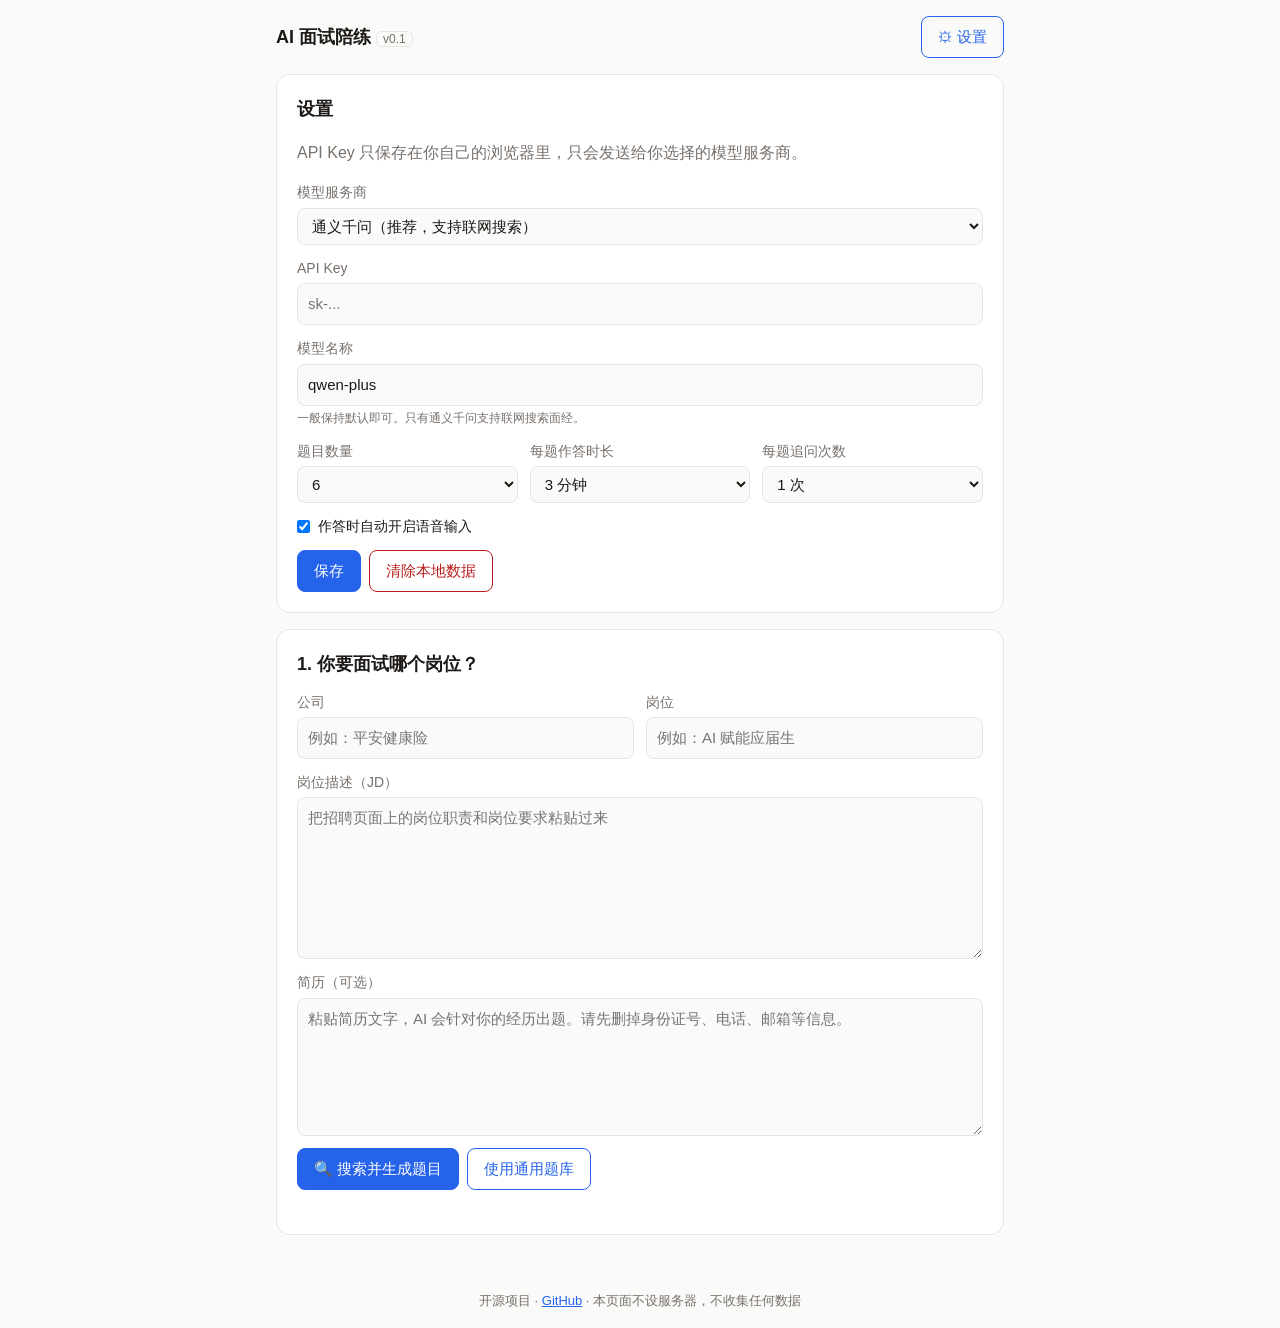
==== index.html @ 5381ff4f "Add v0.1 app" ====
<!doctype html>
<html lang="zh-CN">
<head>
<meta charset="utf-8">
<meta name="viewport" content="width=device-width, initial-scale=1">
<title>AI 面试陪练</title>
<meta name="description" content="根据公司、岗位和 JD 联网搜索出题，模拟 AI 视频面试的限时作答与追问，逐题评分。">
<link rel="stylesheet" href="style.css">
</head>
<body>
<header class="topbar">
  <div class="brand">AI 面试陪练 <span class="tag">v0.1</span></div>
  <button class="ghost" id="settingsBtn">⚙ 设置</button>
</header>

<main id="app">

  <!-- 设置 -->
  <section id="settingsPanel" class="card hidden">
    <h2>设置</h2>
    <p class="muted">API Key 只保存在你自己的浏览器里，只会发送给你选择的模型服务商。</p>
    <label>模型服务商
      <select id="provider"></select>
    </label>
    <label>API Key
      <input id="apiKey" type="password" placeholder="sk-..." autocomplete="off">
    </label>
    <label>模型名称
      <input id="model" type="text">
      <small class="muted">一般保持默认即可。只有通义千问支持联网搜索面经。</small>
    </label>
    <div class="row">
      <label>题目数量
        <select id="qCount"><option>5</option><option selected>6</option><option>7</option><option>8</option></select>
      </label>
      <label>每题作答时长
        <select id="answerSec">
          <option value="60">1 分钟</option><option value="120">2 分钟</option>
          <option value="180" selected>3 分钟</option><option value="300">5 分钟</option>
        </select>
      </label>
      <label>每题追问次数
        <select id="followups"><option value="0">不追问</option><option value="1" selected>1 次</option><option value="2">2 次</option></select>
      </label>
    </div>
    <label class="check"><input id="autoMic" type="checkbox" checked> 作答时自动开启语音输入</label>
    <div class="actions">
      <button id="saveSettings">保存</button>
      <button class="ghost danger" id="clearData">清除本地数据</button>
    </div>
  </section>

  <!-- 第 1 步：输入岗位 -->
  <section id="setupView" class="card">
    <h2>1. 你要面试哪个岗位？</h2>
    <div class="row">
      <label>公司 <input id="company" placeholder="例如：平安健康险"></label>
      <label>岗位 <input id="role" placeholder="例如：AI 赋能应届生"></label>
    </div>
    <label>岗位描述（JD）
      <textarea id="jd" rows="6" placeholder="把招聘页面上的岗位职责和岗位要求粘贴过来"></textarea>
    </label>
    <label>简历（可选）
      <textarea id="resume" rows="5" placeholder="粘贴简历文字，AI 会针对你的经历出题。请先删掉身份证号、电话、邮箱等信息。"></textarea>
    </label>
    <div class="actions">
      <button id="generateBtn">🔍 搜索并生成题目</button>
      <button class="ghost" id="bankBtn">使用通用题库</button>
    </div>
    <div id="genStatus" class="status"></div>
  </section>

  <!-- 第 2 步：确认题目 -->
  <section id="reviewView" class="card hidden">
    <h2>2. 确认题目</h2>
    <div id="searchNote" class="note"></div>
    <ol id="questionList" class="qlist"></ol>
    <div class="row">
      <input id="newQuestion" placeholder="添加一道自己的题目">
      <button class="ghost" id="addQuestion">添加</button>
    </div>
    <div class="actions">
      <button id="startBtn">开始模拟面试</button>
      <button class="ghost" id="backToSetup">返回修改</button>
    </div>
  </section>

  <!-- 第 3 步：面试 -->
  <section id="interviewView" class="card hidden">
    <div class="progress" id="progress"></div>
    <div class="qbox">
      <div class="qlabel" id="qLabel"></div>
      <div class="qtext" id="qText"></div>
    </div>
    <div class="timer" id="timer"></div>
    <div id="answerArea" class="hidden">
      <textarea id="answer" rows="8" placeholder="开始说话，或在这里打字作答"></textarea>
      <div class="actions">
        <button class="ghost" id="micBtn">🎙 开启语音</button>
        <button id="submitAnswer">提交回答</button>
      </div>
      <div id="micStatus" class="status"></div>
    </div>
    <div class="actions" id="prepActions">
      <button class="ghost" id="skipPrep">跳过准备，直接作答</button>
    </div>
    <div id="interviewStatus" class="status"></div>
  </section>

  <!-- 单题反馈 -->
  <section id="feedbackView" class="card hidden">
    <h2>本题反馈</h2>
    <div id="feedbackContent"></div>
    <div class="actions">
      <button id="nextQuestion">下一题</button>
    </div>
  </section>

  <!-- 总结报告 -->
  <section id="reportView" class="card hidden">
    <h2>面试总结</h2>
    <div id="reportContent"></div>
    <div class="actions">
      <button id="exportBtn">导出为 Markdown</button>
      <button class="ghost" id="restartBtn">再练一轮</button>
    </div>
  </section>

</main>

<footer class="foot muted">
  开源项目 · <a href="https://github.com/isabellae1/ai-mock-interview" target="_blank" rel="noopener">GitHub</a> · 本页面不设服务器，不收集任何数据
</footer>

<script src="app.js"></script>
</body>
</html>
---- style.css ----
:root {
  --bg: #fafaf9; --fg: #1c1917; --muted: #78716c; --card: #ffffff; --line: #e7e5e4;
  --accent: #2563eb; --accent-fg: #ffffff; --ok: #15803d; --bad: #b91c1c; --warn: #b45309;
  --soft: #f5f5f4;
}
@media (prefers-color-scheme: dark) {
  :root {
    --bg: #1c1917; --fg: #f5f5f4; --muted: #a8a29e; --card: #292524; --line: #44403c;
    --accent: #60a5fa; --accent-fg: #0c0a09; --ok: #4ade80; --bad: #f87171; --warn: #fbbf24;
    --soft: #1f1d1b;
  }
}
* { box-sizing: border-box; }
body {
  margin: 0; background: var(--bg); color: var(--fg);
  font: 16px/1.6 -apple-system, BlinkMacSystemFont, "PingFang SC", "Microsoft YaHei", sans-serif;
}
a { color: var(--accent); }
.hidden { display: none !important; }
.muted { color: var(--muted); }

.topbar {
  display: flex; justify-content: space-between; align-items: center;
  max-width: 760px; margin: 0 auto; padding: 16px;
}
.brand { font-weight: 700; font-size: 18px; }
.tag { font-size: 12px; font-weight: 400; color: var(--muted); border: 1px solid var(--line); border-radius: 6px; padding: 0 6px; }

main { max-width: 760px; margin: 0 auto; padding: 0 16px 24px; }
.card { background: var(--card); border: 1px solid var(--line); border-radius: 14px; padding: 20px; margin-bottom: 16px; }
h2 { font-size: 18px; margin: 0 0 12px; }

label { display: block; margin-bottom: 12px; font-size: 14px; color: var(--muted); }
label.check { display: flex; gap: 8px; align-items: center; color: var(--fg); }
input, textarea, select {
  display: block; width: 100%; margin-top: 4px; padding: 8px 10px;
  font: inherit; font-size: 15px; color: var(--fg); background: var(--bg);
  border: 1px solid var(--line); border-radius: 8px;
}
input[type=checkbox] { width: auto; margin: 0; }
textarea { resize: vertical; }
.row { display: flex; gap: 12px; flex-wrap: wrap; }
.row > * { flex: 1 1 160px; }
.row > button { flex: 0 0 auto; align-self: flex-end; margin-bottom: 12px; }

button {
  font: inherit; font-size: 15px; padding: 8px 16px; border-radius: 8px; cursor: pointer;
  border: 1px solid var(--accent); background: var(--accent); color: var(--accent-fg);
}
button.ghost { background: transparent; color: var(--accent); }
button.danger { border-color: var(--bad); color: var(--bad); }
button:disabled { opacity: .5; cursor: default; }
.actions { display: flex; gap: 8px; flex-wrap: wrap; margin-top: 8px; }

.status { margin-top: 10px; font-size: 14px; color: var(--muted); min-height: 1em; }
.status.error { color: var(--bad); }
.note { background: var(--soft); border-radius: 8px; padding: 10px 12px; font-size: 14px; margin-bottom: 12px; }

.qlist { padding-left: 20px; margin: 0 0 12px; }
.qlist li { margin-bottom: 12px; }
.qlist .qmeta { font-size: 13px; color: var(--muted); }
.qlist .qmeta a { word-break: break-all; }
.qlist .del { font-size: 13px; padding: 0 8px; margin-left: 6px; }
.badge { display: inline-block; font-size: 12px; border: 1px solid var(--line); border-radius: 6px; padding: 0 6px; margin-right: 4px; color: var(--fg); }

.progress { font-size: 14px; color: var(--muted); margin-bottom: 8px; }
.qbox { background: var(--soft); border-radius: 10px; padding: 14px 16px; margin-bottom: 12px; }
.qlabel { font-size: 13px; color: var(--muted); }
.qtext { font-size: 18px; font-weight: 600; }
.timer { font-size: 32px; font-variant-numeric: tabular-nums; font-weight: 700; margin: 8px 0; }
.timer.prep { color: var(--warn); }
.timer.low { color: var(--bad); }

.scores { width: 100%; border-collapse: collapse; margin: 8px 0 16px; font-size: 15px; }
.scores th, .scores td { text-align: left; padding: 6px 4px; border-top: 1px solid var(--line); vertical-align: top; }
.scores th { font-size: 13px; color: var(--muted); font-weight: 500; }
.stars { white-space: nowrap; }
.ref { background: var(--soft); border-radius: 8px; padding: 12px; white-space: pre-wrap; }
.turn { border-left: 3px solid var(--line); padding-left: 10px; margin-bottom: 10px; font-size: 14px; }

.foot { text-align: center; font-size: 13px; padding: 16px; }
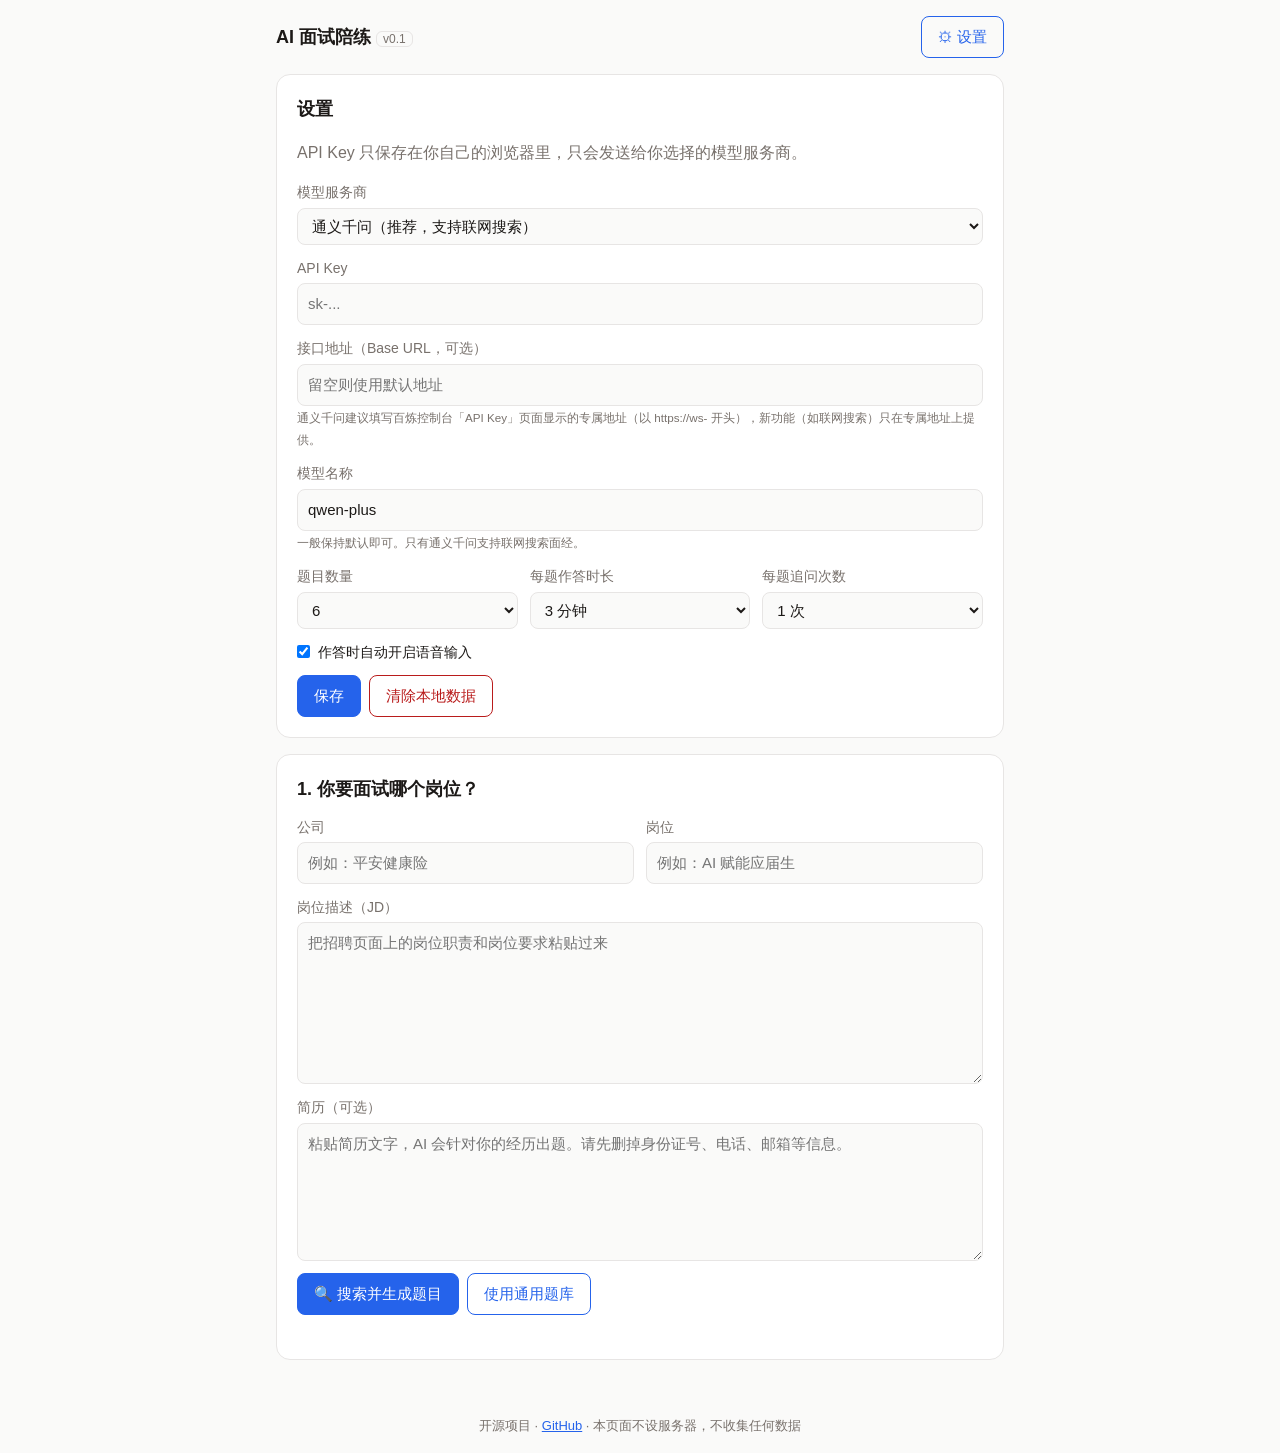
==== commit c507398b: "Add custom base URL setting" ====
--- a/index.html
+++ b/index.html
@@ -24,6 +24,10 @@
     </label>
     <label>API Key
       <input id="apiKey" type="password" placeholder="sk-..." autocomplete="off">
+    </label>
+    <label>接口地址（Base URL，可选）
+      <input id="baseUrl" type="text" placeholder="留空则使用默认地址">
+      <small class="muted">通义千问建议填写百炼控制台「API Key」页面显示的专属地址（以 https://ws- 开头），新功能（如联网搜索）只在专属地址上提供。</small>
     </label>
     <label>模型名称
       <input id="model" type="text">
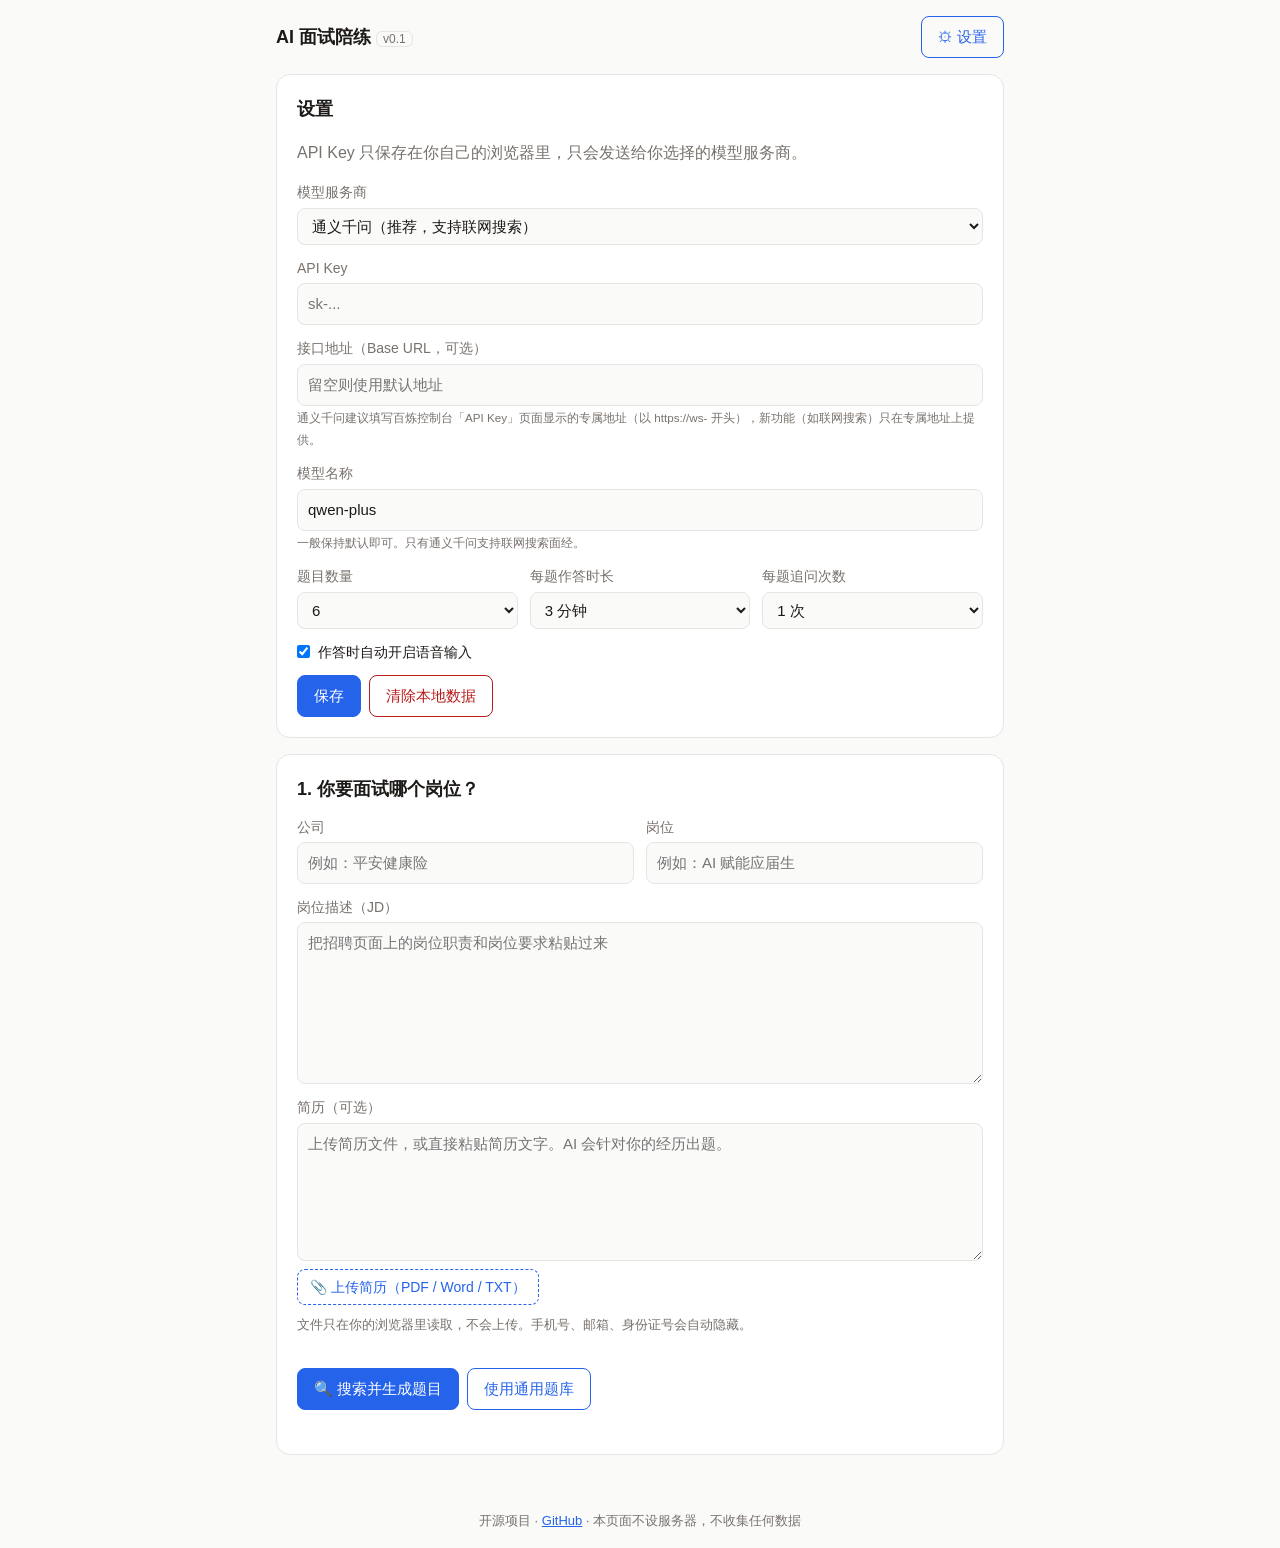
==== commit 72f8161e: "Add resume file upload" ====
--- a/index.html
+++ b/index.html
@@ -65,8 +65,15 @@
       <textarea id="jd" rows="6" placeholder="把招聘页面上的岗位职责和岗位要求粘贴过来"></textarea>
     </label>
     <label>简历（可选）
-      <textarea id="resume" rows="5" placeholder="粘贴简历文字，AI 会针对你的经历出题。请先删掉身份证号、电话、邮箱等信息。"></textarea>
+      <textarea id="resume" rows="5" placeholder="上传简历文件，或直接粘贴简历文字。AI 会针对你的经历出题。"></textarea>
     </label>
+    <div class="upload">
+      <label class="filebtn">📎 上传简历（PDF / Word / TXT）
+        <input id="resumeFile" type="file" accept=".pdf,.docx,.txt,.md">
+      </label>
+      <span class="muted small">文件只在你的浏览器里读取，不会上传。手机号、邮箱、身份证号会自动隐藏。</span>
+    </div>
+    <div id="resumeStatus" class="status"></div>
     <div class="actions">
       <button id="generateBtn">🔍 搜索并生成题目</button>
       <button class="ghost" id="bankBtn">使用通用题库</button>
--- a/style.css
+++ b/style.css
@@ -79,3 +79,11 @@
 .turn { border-left: 3px solid var(--line); padding-left: 10px; margin-bottom: 10px; font-size: 14px; }
 
 .foot { text-align: center; font-size: 13px; padding: 16px; }
+
+.upload { display: flex; gap: 10px; align-items: center; flex-wrap: wrap; margin-top: -4px; }
+.filebtn {
+  display: inline-block; margin: 0; padding: 6px 12px; cursor: pointer;
+  border: 1px dashed var(--accent); border-radius: 8px; color: var(--accent); font-size: 14px;
+}
+.filebtn input { display: none; }
+.small { font-size: 13px; }
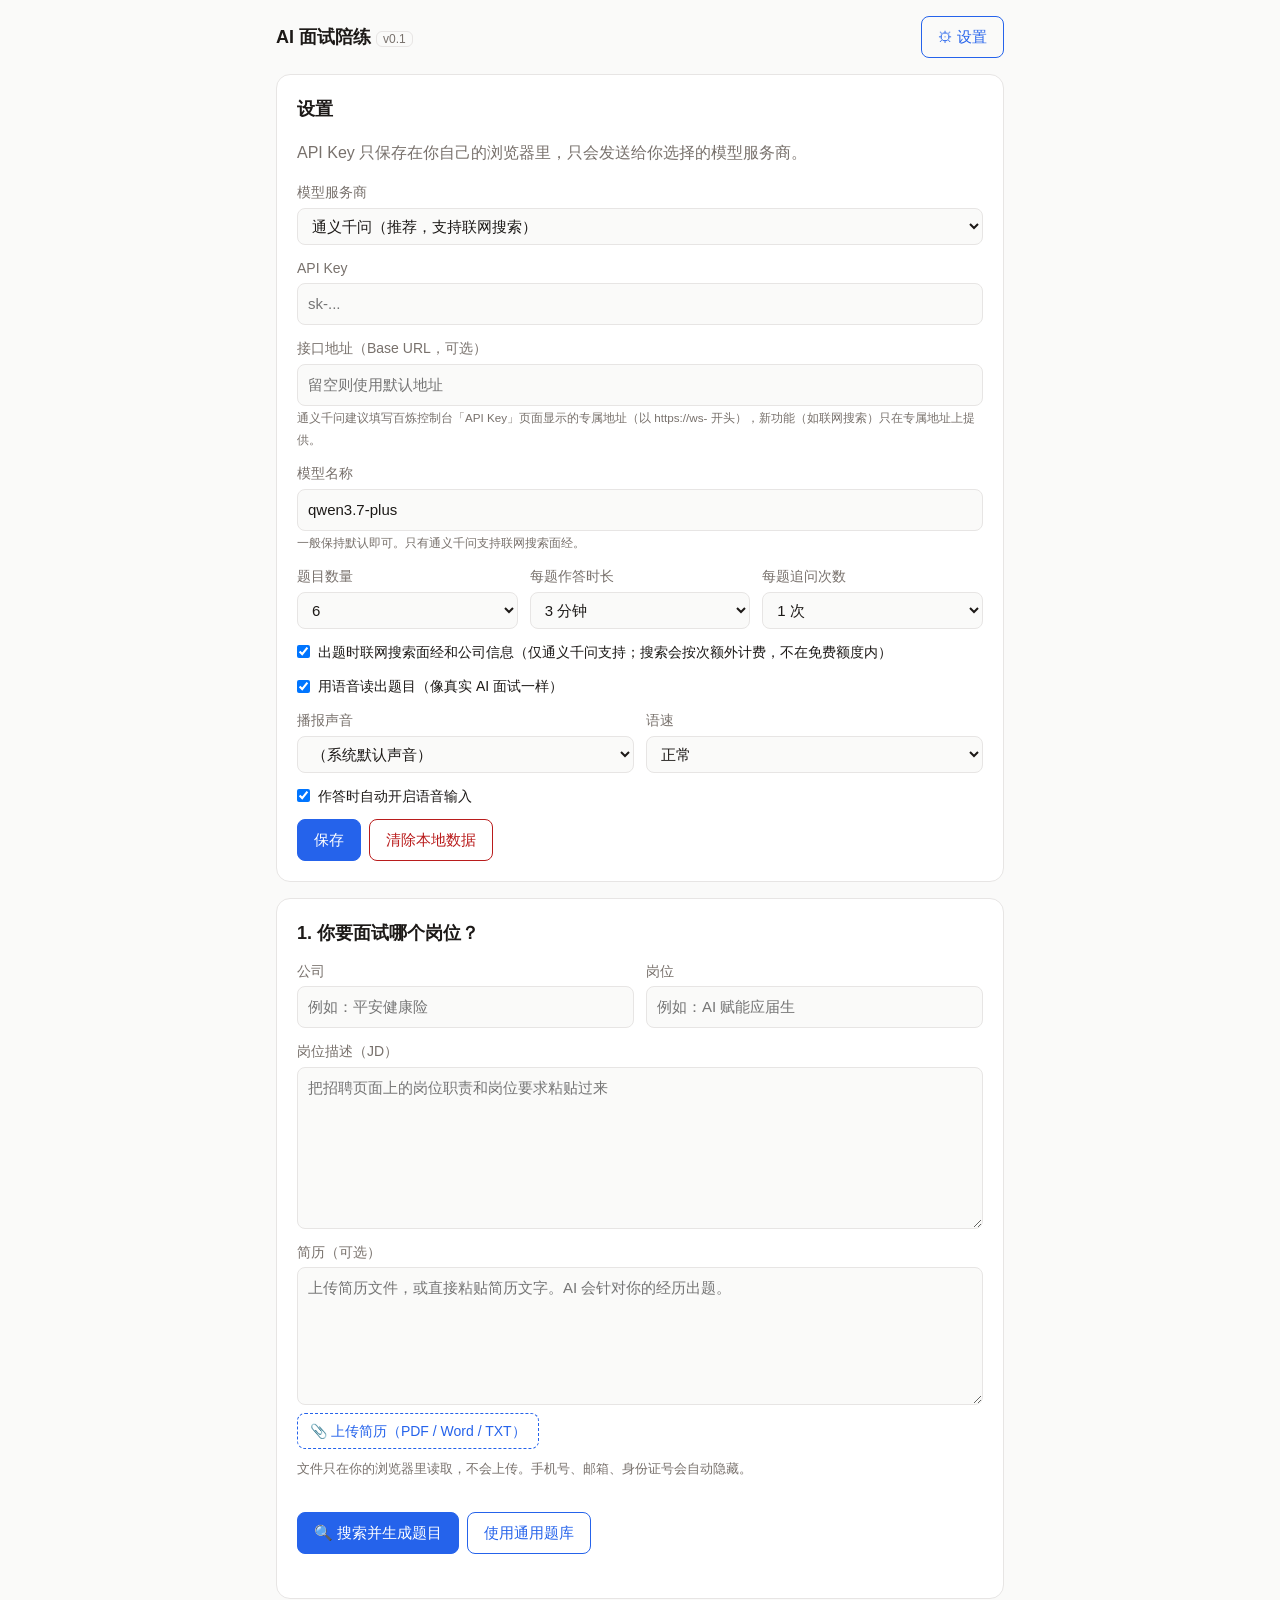
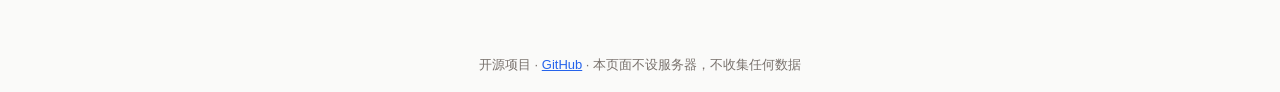
==== commit d78f5188: "v0.2: voice questions, end round early, web search" ====
--- a/index.html
+++ b/index.html
@@ -45,6 +45,14 @@
       </label>
       <label>每题追问次数
         <select id="followups"><option value="0">不追问</option><option value="1" selected>1 次</option><option value="2">2 次</option></select>
+      </label>
+    </div>
+    <label class="check"><input id="webSearch" type="checkbox" checked> 出题时联网搜索面经和公司信息（仅通义千问支持；搜索会按次额外计费，不在免费额度内）</label>
+    <label class="check"><input id="tts" type="checkbox" checked> 用语音读出题目（像真实 AI 面试一样）</label>
+    <div class="row">
+      <label>播报声音 <select id="voice"></select></label>
+      <label>语速
+        <select id="ttsRate"><option value="0.9">稍慢</option><option value="1" selected>正常</option><option value="1.15">稍快</option></select>
       </label>
     </div>
     <label class="check"><input id="autoMic" type="checkbox" checked> 作答时自动开启语音输入</label>
@@ -100,7 +108,10 @@
   <section id="interviewView" class="card hidden">
     <div class="progress" id="progress"></div>
     <div class="qbox">
-      <div class="qlabel" id="qLabel"></div>
+      <div class="qhead">
+        <div class="qlabel" id="qLabel"></div>
+        <button class="ghost tiny" id="replayBtn" title="再听一遍题目">🔊 重听</button>
+      </div>
       <div class="qtext" id="qText"></div>
     </div>
     <div class="timer" id="timer"></div>
@@ -116,6 +127,7 @@
       <button class="ghost" id="skipPrep">跳过准备，直接作答</button>
     </div>
     <div id="interviewStatus" class="status"></div>
+    <div class="endbar"><button class="ghost danger tiny" id="endRoundBtn">结束本轮，查看总结</button></div>
   </section>
 
   <!-- 单题反馈 -->
@@ -124,6 +136,7 @@
     <div id="feedbackContent"></div>
     <div class="actions">
       <button id="nextQuestion">下一题</button>
+      <button class="ghost danger" id="endRoundBtn2">结束本轮，查看总结</button>
     </div>
   </section>
 
--- a/style.css
+++ b/style.css
@@ -87,3 +87,7 @@
 }
 .filebtn input { display: none; }
 .small { font-size: 13px; }
+
+.qhead { display: flex; justify-content: space-between; align-items: center; gap: 8px; }
+button.tiny { font-size: 13px; padding: 2px 10px; }
+.endbar { margin-top: 16px; padding-top: 12px; border-top: 1px solid var(--line); text-align: right; }
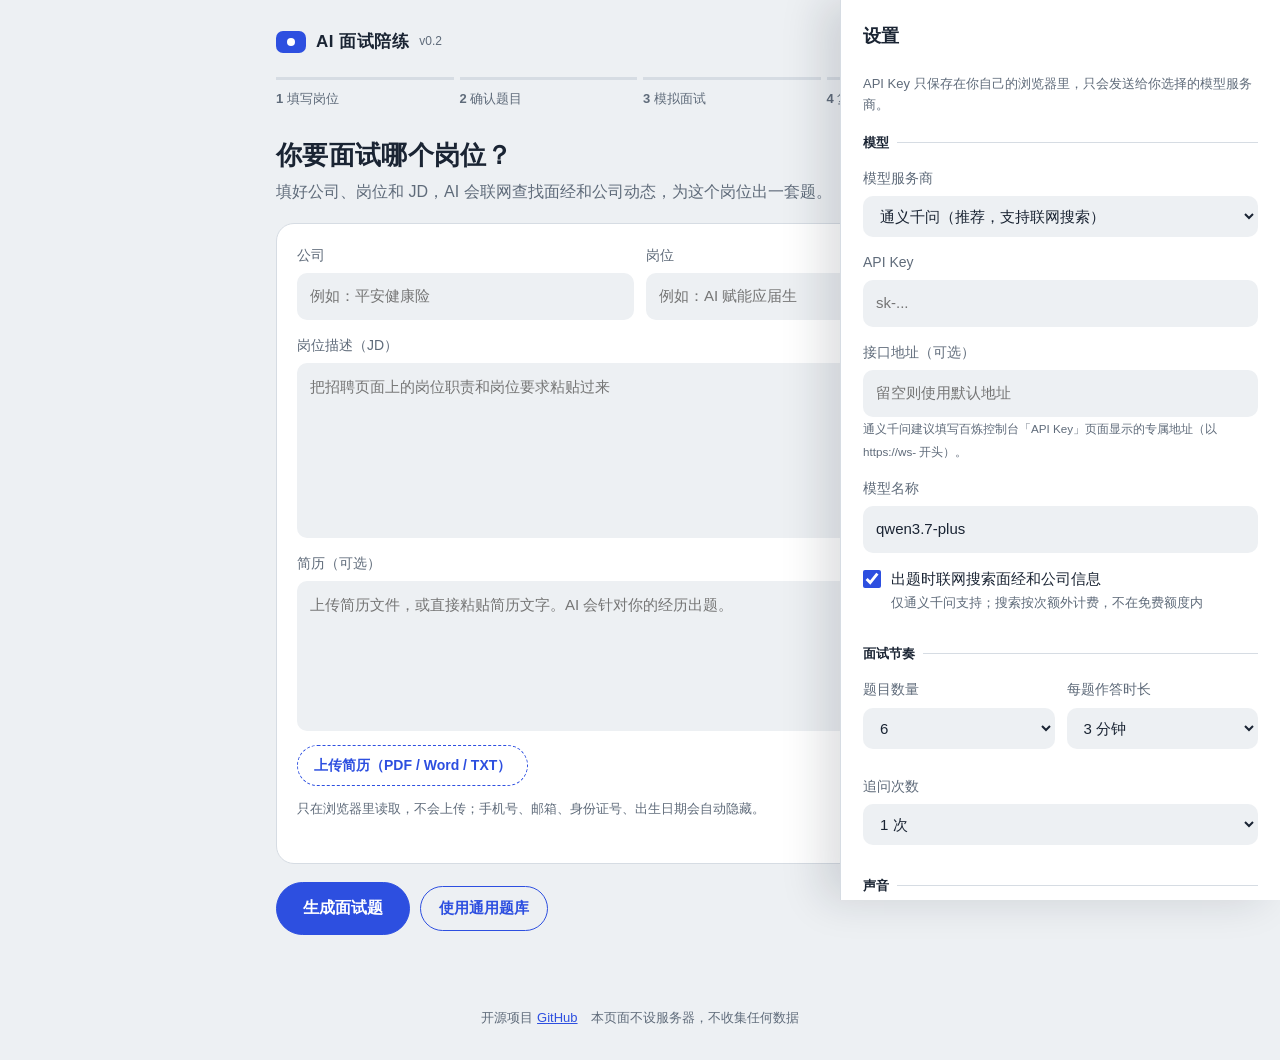
==== commit 739607c4: "Redesign UI" ====
--- a/index.html
+++ b/index.html
@@ -5,57 +5,86 @@
 <meta name="viewport" content="width=device-width, initial-scale=1">
 <title>AI 面试陪练</title>
 <meta name="description" content="根据公司、岗位和 JD 联网搜索出题，模拟 AI 视频面试的限时作答与追问，逐题评分。">
+<link rel="icon" href="data:image/svg+xml,%3Csvg xmlns='http://www.w3.org/2000/svg' viewBox='0 0 32 32'%3E%3Crect x='3' y='6' width='26' height='20' rx='6' fill='%232D4FE0'/%3E%3Ccircle cx='16' cy='16' r='4.5' fill='%23fff'/%3E%3C/svg%3E">
 <link rel="stylesheet" href="style.css">
 </head>
 <body>
 <header class="topbar">
-  <div class="brand">AI 面试陪练 <span class="tag">v0.1</span></div>
-  <button class="ghost" id="settingsBtn">⚙ 设置</button>
+  <div class="brand">
+    <span class="logo" aria-hidden="true"><i></i></span>
+    <span class="name">AI 面试陪练</span>
+    <span class="tag">v0.2</span>
+  </div>
+  <button class="ghost" id="settingsBtn">设置</button>
 </header>
 
+<nav class="steps" aria-label="练习进度">
+  <ol>
+    <li data-step="1">填写岗位</li>
+    <li data-step="2">确认题目</li>
+    <li data-step="3">模拟面试</li>
+    <li data-step="4">复盘</li>
+  </ol>
+</nav>
+
 <main id="app">
 
   <!-- 设置 -->
-  <section id="settingsPanel" class="card hidden">
-    <h2>设置</h2>
-    <p class="muted">API Key 只保存在你自己的浏览器里，只会发送给你选择的模型服务商。</p>
-    <label>模型服务商
-      <select id="provider"></select>
-    </label>
-    <label>API Key
-      <input id="apiKey" type="password" placeholder="sk-..." autocomplete="off">
-    </label>
-    <label>接口地址（Base URL，可选）
-      <input id="baseUrl" type="text" placeholder="留空则使用默认地址">
-      <small class="muted">通义千问建议填写百炼控制台「API Key」页面显示的专属地址（以 https://ws- 开头），新功能（如联网搜索）只在专属地址上提供。</small>
-    </label>
-    <label>模型名称
-      <input id="model" type="text">
-      <small class="muted">一般保持默认即可。只有通义千问支持联网搜索面经。</small>
-    </label>
-    <div class="row">
-      <label>题目数量
-        <select id="qCount"><option>5</option><option selected>6</option><option>7</option><option>8</option></select>
-      </label>
-      <label>每题作答时长
-        <select id="answerSec">
-          <option value="60">1 分钟</option><option value="120">2 分钟</option>
-          <option value="180" selected>3 分钟</option><option value="300">5 分钟</option>
-        </select>
-      </label>
-      <label>每题追问次数
-        <select id="followups"><option value="0">不追问</option><option value="1" selected>1 次</option><option value="2">2 次</option></select>
-      </label>
-    </div>
-    <label class="check"><input id="webSearch" type="checkbox" checked> 出题时联网搜索面经和公司信息（仅通义千问支持；搜索会按次额外计费，不在免费额度内）</label>
-    <label class="check"><input id="tts" type="checkbox" checked> 用语音读出题目（像真实 AI 面试一样）</label>
-    <div class="row">
-      <label>播报声音 <select id="voice"></select></label>
-      <label>语速
-        <select id="ttsRate"><option value="0.9">稍慢</option><option value="1" selected>正常</option><option value="1.15">稍快</option></select>
-      </label>
-    </div>
-    <label class="check"><input id="autoMic" type="checkbox" checked> 作答时自动开启语音输入</label>
+  <section id="settingsPanel" class="drawer hidden" aria-label="设置">
+    <div class="drawer-head">
+      <h2>设置</h2>
+      <button class="link" id="closeSettings">关闭</button>
+    </div>
+    <p class="muted small">API Key 只保存在你自己的浏览器里，只会发送给你选择的模型服务商。</p>
+
+    <fieldset>
+      <legend>模型</legend>
+      <label>模型服务商
+        <select id="provider"></select>
+      </label>
+      <label>API Key
+        <input id="apiKey" type="password" placeholder="sk-..." autocomplete="off">
+      </label>
+      <label>接口地址（可选）
+        <input id="baseUrl" type="text" placeholder="留空则使用默认地址">
+        <small class="muted">通义千问建议填写百炼控制台「API Key」页面显示的专属地址（以 https://ws- 开头）。</small>
+      </label>
+      <label>模型名称
+        <input id="model" type="text">
+      </label>
+      <label class="check"><input id="webSearch" type="checkbox" checked> <span>出题时联网搜索面经和公司信息<small class="muted">仅通义千问支持；搜索按次额外计费，不在免费额度内</small></span></label>
+    </fieldset>
+
+    <fieldset>
+      <legend>面试节奏</legend>
+      <div class="row">
+        <label>题目数量
+          <select id="qCount"><option>5</option><option selected>6</option><option>7</option><option>8</option></select>
+        </label>
+        <label>每题作答时长
+          <select id="answerSec">
+            <option value="60">1 分钟</option><option value="120">2 分钟</option>
+            <option value="180" selected>3 分钟</option><option value="300">5 分钟</option>
+          </select>
+        </label>
+        <label>追问次数
+          <select id="followups"><option value="0">不追问</option><option value="1" selected>1 次</option><option value="2">2 次</option></select>
+        </label>
+      </div>
+    </fieldset>
+
+    <fieldset>
+      <legend>声音</legend>
+      <label class="check"><input id="tts" type="checkbox" checked> <span>用语音读出题目</span></label>
+      <div class="row">
+        <label>播报声音 <select id="voice"></select></label>
+        <label>语速
+          <select id="ttsRate"><option value="0.9">稍慢</option><option value="1" selected>正常</option><option value="1.15">稍快</option></select>
+        </label>
+      </div>
+      <label class="check"><input id="autoMic" type="checkbox" checked> <span>作答时自动开启语音输入</span></label>
+    </fieldset>
+
     <div class="actions">
       <button id="saveSettings">保存</button>
       <button class="ghost danger" id="clearData">清除本地数据</button>
@@ -63,86 +92,96 @@
   </section>
 
   <!-- 第 1 步：输入岗位 -->
-  <section id="setupView" class="card">
-    <h2>1. 你要面试哪个岗位？</h2>
-    <div class="row">
-      <label>公司 <input id="company" placeholder="例如：平安健康险"></label>
-      <label>岗位 <input id="role" placeholder="例如：AI 赋能应届生"></label>
-    </div>
-    <label>岗位描述（JD）
-      <textarea id="jd" rows="6" placeholder="把招聘页面上的岗位职责和岗位要求粘贴过来"></textarea>
-    </label>
-    <label>简历（可选）
-      <textarea id="resume" rows="5" placeholder="上传简历文件，或直接粘贴简历文字。AI 会针对你的经历出题。"></textarea>
-    </label>
-    <div class="upload">
-      <label class="filebtn">📎 上传简历（PDF / Word / TXT）
-        <input id="resumeFile" type="file" accept=".pdf,.docx,.txt,.md">
-      </label>
-      <span class="muted small">文件只在你的浏览器里读取，不会上传。手机号、邮箱、身份证号会自动隐藏。</span>
-    </div>
-    <div id="resumeStatus" class="status"></div>
-    <div class="actions">
-      <button id="generateBtn">🔍 搜索并生成题目</button>
+  <section id="setupView" class="view">
+    <h1>你要面试哪个岗位？</h1>
+    <p class="lead">填好公司、岗位和 JD，AI 会联网查找面经和公司动态，为这个岗位出一套题。</p>
+    <div class="paper">
+      <div class="row">
+        <label>公司 <input id="company" placeholder="例如：平安健康险"></label>
+        <label>岗位 <input id="role" placeholder="例如：AI 赋能应届生"></label>
+      </div>
+      <label>岗位描述（JD）
+        <textarea id="jd" rows="6" placeholder="把招聘页面上的岗位职责和岗位要求粘贴过来"></textarea>
+      </label>
+      <label>简历（可选）
+        <textarea id="resume" rows="5" placeholder="上传简历文件，或直接粘贴简历文字。AI 会针对你的经历出题。"></textarea>
+      </label>
+      <div class="upload">
+        <label class="filebtn">上传简历（PDF / Word / TXT）
+          <input id="resumeFile" type="file" accept=".pdf,.docx,.txt,.md">
+        </label>
+        <span class="muted small">只在浏览器里读取，不会上传；手机号、邮箱、身份证号、出生日期会自动隐藏。</span>
+      </div>
+      <div id="resumeStatus" class="status"></div>
+    </div>
+    <div class="actions">
+      <button id="generateBtn" class="primary-lg">生成面试题</button>
       <button class="ghost" id="bankBtn">使用通用题库</button>
     </div>
     <div id="genStatus" class="status"></div>
   </section>
 
   <!-- 第 2 步：确认题目 -->
-  <section id="reviewView" class="card hidden">
-    <h2>2. 确认题目</h2>
+  <section id="reviewView" class="view hidden">
+    <h1>确认题目</h1>
+    <p class="lead">每道题都标明了来源。删掉不想练的，也可以加几道自己的题。</p>
     <div id="searchNote" class="note"></div>
     <ol id="questionList" class="qlist"></ol>
-    <div class="row">
+    <div class="addrow">
       <input id="newQuestion" placeholder="添加一道自己的题目">
       <button class="ghost" id="addQuestion">添加</button>
     </div>
     <div class="actions">
-      <button id="startBtn">开始模拟面试</button>
+      <button id="startBtn" class="primary-lg">开始模拟面试</button>
       <button class="ghost" id="backToSetup">返回修改</button>
     </div>
   </section>
 
   <!-- 第 3 步：面试 -->
-  <section id="interviewView" class="card hidden">
-    <div class="progress" id="progress"></div>
-    <div class="qbox">
-      <div class="qhead">
-        <div class="qlabel" id="qLabel"></div>
-        <button class="ghost tiny" id="replayBtn" title="再听一遍题目">🔊 重听</button>
-      </div>
-      <div class="qtext" id="qText"></div>
-    </div>
-    <div class="timer" id="timer"></div>
+  <section id="interviewView" class="view hidden" data-phase="idle">
+    <div class="stage">
+      <div class="stage-top">
+        <span class="progress" id="progress"></span>
+        <span class="light" aria-hidden="true"></span>
+      </div>
+      <div class="qbox">
+        <div class="qhead">
+          <span class="qlabel" id="qLabel"></span>
+          <button class="ghost tiny on-dark" id="replayBtn" title="再听一遍题目">重听</button>
+        </div>
+        <p class="qtext" id="qText"></p>
+      </div>
+      <div class="timer" id="timer"></div>
+      <div class="actions" id="prepActions">
+        <button class="ghost on-dark" id="skipPrep">跳过准备，直接作答</button>
+      </div>
+    </div>
+
     <div id="answerArea" class="hidden">
-      <textarea id="answer" rows="8" placeholder="开始说话，或在这里打字作答"></textarea>
+      <textarea id="answer" rows="7" placeholder="开始说话，或在这里打字作答"></textarea>
       <div class="actions">
-        <button class="ghost" id="micBtn">🎙 开启语音</button>
+        <button class="ghost" id="micBtn">开启语音</button>
         <button id="submitAnswer">提交回答</button>
       </div>
       <div id="micStatus" class="status"></div>
     </div>
-    <div class="actions" id="prepActions">
-      <button class="ghost" id="skipPrep">跳过准备，直接作答</button>
-    </div>
     <div id="interviewStatus" class="status"></div>
-    <div class="endbar"><button class="ghost danger tiny" id="endRoundBtn">结束本轮，查看总结</button></div>
+    <div class="endbar"><button class="link danger" id="endRoundBtn">结束本轮，查看总结</button></div>
   </section>
 
   <!-- 单题反馈 -->
-  <section id="feedbackView" class="card hidden">
-    <h2>本题反馈</h2>
+  <section id="feedbackView" class="view hidden">
+    <h1>本题反馈</h1>
     <div id="feedbackContent"></div>
     <div class="actions">
-      <button id="nextQuestion">下一题</button>
-      <button class="ghost danger" id="endRoundBtn2">结束本轮，查看总结</button>
+      <button id="nextQuestion" class="primary-lg">下一题</button>
+      <button class="link danger" id="endRoundBtn2">结束本轮，查看总结</button>
     </div>
   </section>
 
   <!-- 总结报告 -->
-  <section id="reportView" class="card hidden">
-    <h2>面试总结</h2>
+  <section id="reportView" class="view hidden">
+    <h1>面试总结</h1>
     <div id="reportContent"></div>
     <div class="actions">
       <button id="exportBtn">导出为 Markdown</button>
@@ -153,7 +192,7 @@
 </main>
 
 <footer class="foot muted">
-  开源项目 · <a href="https://github.com/isabellae1/ai-mock-interview" target="_blank" rel="noopener">GitHub</a> · 本页面不设服务器，不收集任何数据
+  开源项目 <a href="https://github.com/isabellae1/ai-mock-interview" target="_blank" rel="noopener">GitHub</a>　本页面不设服务器，不收集任何数据
 </footer>
 
 <script src="app.js"></script>
--- a/style.css
+++ b/style.css
@@ -1,93 +1,310 @@
+/* AI 面试陪练 · 候场室（浅色桌面）→ 演播间（深色舞台）
+   舞台用三种状态灯区分阶段：蓝 = 面试官提问，琥珀 = 准备，红 = 作答中 */
+
 :root {
-  --bg: #fafaf9; --fg: #1c1917; --muted: #78716c; --card: #ffffff; --line: #e7e5e4;
-  --accent: #2563eb; --accent-fg: #ffffff; --ok: #15803d; --bad: #b91c1c; --warn: #b45309;
-  --soft: #f5f5f4;
+  --desk: #EDF0F3;
+  --paper: #FFFFFF;
+  --ink: #1A2433;
+  --muted: #5F6B7A;
+  --line: #D6DCE3;
+  --cobalt: #2D4FE0;
+  --cobalt-ink: #FFFFFF;
+  --cobalt-soft: #E4E9FC;
+  --bad: #C2353A;
+  --ok: #1F8A5B;
+
+  --stage: #121B28;
+  --stage-2: #1B2738;
+  --stage-ink: #EAF0F7;
+  --stage-muted: #8D9AAD;
+  --speak: #6F9BFF;
+  --prep: #F0A531;
+  --rec: #F0525A;
+
+  --radius-lg: 18px;
+  --radius: 10px;
+  --font: -apple-system, BlinkMacSystemFont, "PingFang SC", "Hiragino Sans GB", "Microsoft YaHei", "Noto Sans SC", sans-serif;
 }
 @media (prefers-color-scheme: dark) {
   :root {
-    --bg: #1c1917; --fg: #f5f5f4; --muted: #a8a29e; --card: #292524; --line: #44403c;
-    --accent: #60a5fa; --accent-fg: #0c0a09; --ok: #4ade80; --bad: #f87171; --warn: #fbbf24;
-    --soft: #1f1d1b;
+    --desk: #151D28;
+    --paper: #1D2735;
+    --ink: #E6ECF3;
+    --muted: #93A0B2;
+    --line: #2E3A4B;
+    --cobalt: #6C88FF;
+    --cobalt-ink: #0F1730;
+    --cobalt-soft: #263255;
+    --bad: #FF7B80;
+    --ok: #4CC890;
+    --stage: #0C131D;
+    --stage-2: #172232;
   }
 }
+
 * { box-sizing: border-box; }
+html { -webkit-text-size-adjust: 100%; }
 body {
-  margin: 0; background: var(--bg); color: var(--fg);
-  font: 16px/1.6 -apple-system, BlinkMacSystemFont, "PingFang SC", "Microsoft YaHei", sans-serif;
-}
-a { color: var(--accent); }
+  margin: 0; background: var(--desk); color: var(--ink);
+  font: 16px/1.65 var(--font);
+}
+a { color: var(--cobalt); }
 .hidden { display: none !important; }
 .muted { color: var(--muted); }
-
+.small { font-size: 13px; }
+:focus-visible { outline: 2px solid var(--cobalt); outline-offset: 2px; }
+
+/* ---------- 顶部 ---------- */
 .topbar {
   display: flex; justify-content: space-between; align-items: center;
-  max-width: 760px; margin: 0 auto; padding: 16px;
-}
-.brand { font-weight: 700; font-size: 18px; }
-.tag { font-size: 12px; font-weight: 400; color: var(--muted); border: 1px solid var(--line); border-radius: 6px; padding: 0 6px; }
-
-main { max-width: 760px; margin: 0 auto; padding: 0 16px 24px; }
-.card { background: var(--card); border: 1px solid var(--line); border-radius: 14px; padding: 20px; margin-bottom: 16px; }
-h2 { font-size: 18px; margin: 0 0 12px; }
-
-label { display: block; margin-bottom: 12px; font-size: 14px; color: var(--muted); }
-label.check { display: flex; gap: 8px; align-items: center; color: var(--fg); }
+  max-width: 760px; margin: 0 auto; padding: 20px 16px 8px;
+}
+.brand { display: flex; align-items: center; gap: 10px; }
+.logo {
+  width: 30px; height: 22px; border-radius: 7px; background: var(--cobalt);
+  display: grid; place-items: center;
+}
+.logo i { width: 8px; height: 8px; border-radius: 50%; background: #fff; }
+.name { font-weight: 700; font-size: 17px; letter-spacing: .5px; }
+.tag { font-size: 12px; color: var(--muted); }
+
+/* ---------- 步骤条：确实是一个先后顺序，所以用编号 ---------- */
+.steps { max-width: 760px; margin: 0 auto; padding: 4px 16px 0; }
+.steps ol {
+  list-style: none; margin: 0; padding: 0; counter-reset: s;
+  display: grid; grid-template-columns: repeat(4, 1fr); gap: 6px;
+}
+.steps li {
+  counter-increment: s; font-size: 13px; color: var(--muted);
+  padding-top: 8px; border-top: 3px solid var(--line);
+}
+.steps li::before { content: counter(s) " "; font-weight: 700; }
+.steps li.done { border-top-color: color-mix(in srgb, var(--cobalt) 45%, var(--line)); }
+.steps li.active { border-top-color: var(--cobalt); color: var(--ink); font-weight: 600; }
+
+/* ---------- 页面 ---------- */
+main { max-width: 760px; margin: 0 auto; padding: 8px 16px 24px; }
+.view { padding-top: 22px; }
+h1 { font-size: 26px; line-height: 1.3; margin: 0 0 6px; font-weight: 700; letter-spacing: .3px; }
+h2 { font-size: 18px; margin: 0 0 8px; }
+.lead { color: var(--muted); margin: 0 0 18px; max-width: 36em; }
+
+.paper {
+  background: var(--paper); border: 1px solid var(--line);
+  border-radius: var(--radius-lg); padding: 20px;
+}
+
+label { display: block; margin-bottom: 14px; font-size: 14px; color: var(--muted); }
 input, textarea, select {
-  display: block; width: 100%; margin-top: 4px; padding: 8px 10px;
-  font: inherit; font-size: 15px; color: var(--fg); background: var(--bg);
-  border: 1px solid var(--line); border-radius: 8px;
-}
-input[type=checkbox] { width: auto; margin: 0; }
-textarea { resize: vertical; }
+  display: block; width: 100%; margin-top: 6px; padding: 10px 12px;
+  font: inherit; font-size: 15px; color: var(--ink); background: var(--desk);
+  border: 1px solid transparent; border-radius: var(--radius);
+  transition: border-color .15s, background .15s;
+}
+input:focus, textarea:focus, select:focus { outline: none; border-color: var(--cobalt); background: var(--paper); }
+textarea { resize: vertical; line-height: 1.7; }
 .row { display: flex; gap: 12px; flex-wrap: wrap; }
-.row > * { flex: 1 1 160px; }
-.row > button { flex: 0 0 auto; align-self: flex-end; margin-bottom: 12px; }
-
+.row > * { flex: 1 1 150px; }
+
+label.check { display: flex; gap: 10px; align-items: flex-start; color: var(--ink); font-size: 15px; }
+label.check input { width: 18px; height: 18px; margin: 3px 0 0; flex: none; accent-color: var(--cobalt); }
+label.check small { display: block; font-size: 13px; }
+
+/* ---------- 按钮 ---------- */
 button {
-  font: inherit; font-size: 15px; padding: 8px 16px; border-radius: 8px; cursor: pointer;
-  border: 1px solid var(--accent); background: var(--accent); color: var(--accent-fg);
-}
-button.ghost { background: transparent; color: var(--accent); }
+  font: inherit; font-size: 15px; font-weight: 600; cursor: pointer;
+  padding: 9px 18px; border-radius: 999px;
+  border: 1.5px solid var(--cobalt); background: var(--cobalt); color: var(--cobalt-ink);
+  transition: transform .1s, background .15s;
+  white-space: nowrap;
+}
+button:active { transform: translateY(1px); }
+button.primary-lg { padding: 12px 26px; font-size: 16px; }
+button.ghost { background: transparent; color: var(--cobalt); }
+button.ghost:hover { background: var(--cobalt-soft); }
 button.danger { border-color: var(--bad); color: var(--bad); }
-button:disabled { opacity: .5; cursor: default; }
-.actions { display: flex; gap: 8px; flex-wrap: wrap; margin-top: 8px; }
+button.link { background: none; border: none; padding: 6px 0; font-weight: 500; font-size: 14px; }
+button.link.danger { color: var(--muted); }
+button.link.danger:hover { color: var(--bad); }
+button.tiny { font-size: 13px; padding: 3px 12px; font-weight: 500; }
+button:disabled { opacity: .45; cursor: default; }
+.actions { display: flex; gap: 10px; flex-wrap: wrap; align-items: center; margin-top: 18px; }
 
 .status { margin-top: 10px; font-size: 14px; color: var(--muted); min-height: 1em; }
-.status.error { color: var(--bad); }
-.note { background: var(--soft); border-radius: 8px; padding: 10px 12px; font-size: 14px; margin-bottom: 12px; }
-
-.qlist { padding-left: 20px; margin: 0 0 12px; }
-.qlist li { margin-bottom: 12px; }
-.qlist .qmeta { font-size: 13px; color: var(--muted); }
+.status.error {
+  color: var(--bad); background: color-mix(in srgb, var(--bad) 9%, transparent);
+  border-radius: var(--radius); padding: 10px 12px;
+}
+.note {
+  border-left: 3px solid var(--cobalt); background: var(--paper);
+  border-radius: 0 var(--radius) var(--radius) 0;
+  padding: 12px 14px; font-size: 14px; margin-bottom: 18px;
+}
+
+/* ---------- 上传 ---------- */
+.upload { display: flex; gap: 12px; align-items: center; flex-wrap: wrap; }
+.filebtn {
+  display: inline-block; margin: 0; padding: 8px 16px; cursor: pointer;
+  border: 1.5px dashed var(--cobalt); border-radius: 999px;
+  color: var(--cobalt); font-size: 14px; font-weight: 600;
+}
+.filebtn:hover { background: var(--cobalt-soft); }
+.filebtn:focus-within { outline: 2px solid var(--cobalt); outline-offset: 2px; }
+.filebtn input { position: absolute; width: 1px; height: 1px; opacity: 0; }
+
+/* ---------- 题目列表：像一叠题卡 ---------- */
+.qlist { list-style: none; padding: 0; margin: 0 0 14px; counter-reset: q; }
+.qlist li {
+  counter-increment: q; position: relative;
+  background: var(--paper); border: 1px solid var(--line); border-radius: var(--radius-lg);
+  padding: 16px 18px 14px 56px; margin-bottom: 10px;
+}
+.qlist li::before {
+  content: counter(q); position: absolute; left: 18px; top: 15px;
+  width: 26px; height: 26px; border-radius: 50%; background: var(--desk);
+  display: grid; place-items: center; font-size: 13px; font-weight: 700; color: var(--muted);
+}
+.qlist .qtitle { display: flex; gap: 10px; justify-content: space-between; align-items: flex-start; font-weight: 600; }
+.qlist .qmeta { margin-top: 8px; font-size: 13px; color: var(--muted); }
 .qlist .qmeta a { word-break: break-all; }
-.qlist .del { font-size: 13px; padding: 0 8px; margin-left: 6px; }
-.badge { display: inline-block; font-size: 12px; border: 1px solid var(--line); border-radius: 6px; padding: 0 6px; margin-right: 4px; color: var(--fg); }
-
-.progress { font-size: 14px; color: var(--muted); margin-bottom: 8px; }
-.qbox { background: var(--soft); border-radius: 10px; padding: 14px 16px; margin-bottom: 12px; }
-.qlabel { font-size: 13px; color: var(--muted); }
-.qtext { font-size: 18px; font-weight: 600; }
-.timer { font-size: 32px; font-variant-numeric: tabular-nums; font-weight: 700; margin: 8px 0; }
-.timer.prep { color: var(--warn); }
-.timer.low { color: var(--bad); }
-
-.scores { width: 100%; border-collapse: collapse; margin: 8px 0 16px; font-size: 15px; }
-.scores th, .scores td { text-align: left; padding: 6px 4px; border-top: 1px solid var(--line); vertical-align: top; }
-.scores th { font-size: 13px; color: var(--muted); font-weight: 500; }
-.stars { white-space: nowrap; }
-.ref { background: var(--soft); border-radius: 8px; padding: 12px; white-space: pre-wrap; }
-.turn { border-left: 3px solid var(--line); padding-left: 10px; margin-bottom: 10px; font-size: 14px; }
-
-.foot { text-align: center; font-size: 13px; padding: 16px; }
-
-.upload { display: flex; gap: 10px; align-items: center; flex-wrap: wrap; margin-top: -4px; }
-.filebtn {
-  display: inline-block; margin: 0; padding: 6px 12px; cursor: pointer;
-  border: 1px dashed var(--accent); border-radius: 8px; color: var(--accent); font-size: 14px;
-}
-.filebtn input { display: none; }
-.small { font-size: 13px; }
-
+.qlist .qmeta .reason { margin-top: 4px; }
+.qlist .del { flex: none; font-size: 13px; padding: 0 4px; color: var(--muted); }
+.qlist .del:hover { color: var(--bad); background: none; }
+
+.badge {
+  display: inline-block; font-size: 12px; font-weight: 600; border-radius: 6px;
+  padding: 1px 8px; margin-right: 6px; background: var(--desk); color: var(--muted);
+}
+.src-interview_report { background: #FFF1D6; color: #8A5A00; }
+.src-company_info { background: #E3F4EC; color: #1B6E49; }
+.src-jd { background: var(--cobalt-soft); color: var(--cobalt); }
+.src-resume { background: #F2E6FA; color: #7A3EA0; }
+@media (prefers-color-scheme: dark) {
+  .src-interview_report { background: #3D3018; color: #F3C46B; }
+  .src-company_info { background: #17362A; color: #67D3A0; }
+  .src-resume { background: #33243F; color: #CDA3EC; }
+}
+
+.addrow { display: flex; gap: 10px; align-items: center; }
+.addrow button { flex: none; }
+.addrow input { margin: 0; background: var(--paper); border-color: var(--line); }
+
+/* ---------- 演播间：本页唯一的"大动作" ---------- */
+.stage {
+  position: relative; background: var(--stage); color: var(--stage-ink);
+  border-radius: 22px; padding: 26px 26px 22px;
+  --state: var(--stage-muted);
+}
+/* 取景框四角 */
+.stage::before, .stage::after {
+  content: ""; position: absolute; width: 22px; height: 22px; pointer-events: none;
+  border: 2px solid color-mix(in srgb, var(--state) 70%, transparent);
+  transition: border-color .3s;
+}
+.stage::before { left: 12px; top: 12px; border-right: 0; border-bottom: 0; border-radius: 8px 0 0 0; }
+.stage::after { right: 12px; bottom: 12px; border-left: 0; border-top: 0; border-radius: 0 0 8px 0; }
+
+#interviewView[data-phase="speaking"] .stage { --state: var(--speak); }
+#interviewView[data-phase="prep"] .stage { --state: var(--prep); }
+#interviewView[data-phase="answer"] .stage { --state: var(--rec); }
+
+.stage-top { display: flex; justify-content: space-between; align-items: center; padding: 0 6px; }
+.progress { font-size: 13px; color: var(--stage-muted); }
+.light {
+  width: 10px; height: 10px; border-radius: 50%; background: var(--state);
+  box-shadow: 0 0 0 4px color-mix(in srgb, var(--state) 25%, transparent);
+}
+#interviewView[data-phase="answer"] .light { animation: rec 1.4s ease-in-out infinite; }
+@keyframes rec { 50% { opacity: .35; } }
+
+.qbox { padding: 18px 6px 8px; }
 .qhead { display: flex; justify-content: space-between; align-items: center; gap: 8px; }
-button.tiny { font-size: 13px; padding: 2px 10px; }
-.endbar { margin-top: 16px; padding-top: 12px; border-top: 1px solid var(--line); text-align: right; }
+.qlabel { font-size: 13px; color: var(--stage-muted); }
+.qtext { font-size: 22px; line-height: 1.55; font-weight: 600; margin: 10px 0 0; max-width: 32em; }
+button.on-dark { border-color: color-mix(in srgb, var(--stage-ink) 35%, transparent); color: var(--stage-ink); }
+button.on-dark:hover { background: var(--stage-2); }
+
+/* 倒计时：圆环 + 数字 */
+.timer {
+  display: flex; align-items: center; gap: 16px; margin: 18px 6px 0; min-height: 76px;
+}
+.timer .ring {
+  --p: 1; width: 76px; height: 76px; border-radius: 50%; flex: none;
+  background: conic-gradient(var(--state) calc(var(--p) * 360deg), var(--stage-2) 0);
+  display: grid; place-items: center; transition: background .3s;
+}
+.timer .ring::after { content: ""; width: 62px; height: 62px; border-radius: 50%; background: var(--stage); }
+.timer .tnum { font-size: 40px; font-weight: 700; font-variant-numeric: tabular-nums; line-height: 1; letter-spacing: 1px; }
+.timer .tlabel { display: block; font-size: 13px; color: var(--stage-muted); margin-top: 6px; }
+.timer .wave { display: flex; gap: 4px; align-items: center; height: 28px; }
+.timer .wave i { width: 4px; border-radius: 2px; background: var(--speak); height: 30%; animation: wave 1s ease-in-out infinite; }
+.timer .wave i:nth-child(2) { animation-delay: .15s; }
+.timer .wave i:nth-child(3) { animation-delay: .3s; }
+.timer .wave i:nth-child(4) { animation-delay: .45s; }
+@keyframes wave { 50% { height: 100%; } }
+.timer .tmsg { font-size: 18px; font-weight: 600; }
+.stage #prepActions { margin-top: 14px; padding: 0 6px; }
+
+#answerArea { margin-top: 16px; }
+#answerArea textarea { background: var(--paper); border-color: var(--line); margin-top: 0; font-size: 16px; }
+#micStatus.listening::before {
+  content: ""; display: inline-block; width: 8px; height: 8px; border-radius: 50%;
+  background: var(--rec); margin-right: 8px; vertical-align: 1px; animation: rec 1.4s ease-in-out infinite;
+}
+.endbar { margin-top: 18px; text-align: right; }
+
+/* ---------- 反馈与总结 ---------- */
+.turn {
+  background: var(--paper); border: 1px solid var(--line); border-radius: var(--radius-lg);
+  padding: 14px 16px; margin-bottom: 10px; font-size: 15px;
+}
+.turn .tq { font-weight: 600; }
+.turn .ta { color: var(--muted); margin-top: 6px; white-space: pre-wrap; }
+.turn .tmeta { font-size: 12px; color: var(--muted); margin-top: 6px; }
+
+.scores { width: 100%; border-collapse: collapse; margin: 18px 0 8px; font-size: 15px; }
+.scores th { text-align: left; font-size: 13px; color: var(--muted); font-weight: 500; padding: 0 8px 6px 0; }
+.scores td { padding: 10px 8px 10px 0; border-top: 1px solid var(--line); vertical-align: top; }
+.scores td.dim { white-space: nowrap; font-weight: 600; }
+.scores td.stars { white-space: nowrap; }
+.scores.bars td { vertical-align: middle; }
+.meter { display: inline-flex; gap: 3px; vertical-align: middle; }
+.meter i { width: 14px; height: 8px; border-radius: 3px; background: var(--line); }
+.meter i.on { background: var(--cobalt); }
+.meter-n { font-weight: 700; margin-left: 8px; font-variant-numeric: tabular-nums; }
+.bar { position: relative; height: 8px; border-radius: 4px; background: var(--line); min-width: 120px; }
+.bar i { position: absolute; inset: 0 auto 0 0; border-radius: 4px; background: var(--cobalt); }
+
+.highlight { background: color-mix(in srgb, var(--ok) 10%, transparent); color: var(--ink); border-radius: var(--radius); padding: 10px 14px; }
+.ref {
+  background: var(--paper); border: 1px solid var(--line); border-left: 3px solid var(--cobalt);
+  border-radius: var(--radius); padding: 14px 16px; white-space: pre-wrap; line-height: 1.8;
+}
+.big { font-size: 44px; font-weight: 700; font-variant-numeric: tabular-nums; line-height: 1; }
+.summary-head { display: flex; align-items: flex-end; gap: 16px; flex-wrap: wrap; margin: 14px 0 6px; }
+
+/* ---------- 设置抽屉 ---------- */
+.drawer {
+  position: fixed; top: 0; right: 0; bottom: 0; z-index: 10;
+  width: min(440px, 100%); overflow-y: auto;
+  background: var(--paper); border-left: 1px solid var(--line);
+  padding: 22px 22px 28px;
+  box-shadow: -18px 0 40px rgba(18, 27, 40, .14);
+}
+.drawer-head { display: flex; justify-content: space-between; align-items: center; }
+fieldset { border: 0; border-top: 1px solid var(--line); margin: 16px 0 0; padding: 14px 0 0; }
+legend { font-size: 13px; font-weight: 700; color: var(--ink); padding: 0 8px 0 0; }
+
+.foot { text-align: center; font-size: 13px; padding: 24px 16px 32px; }
+
+@media (max-width: 560px) {
+  h1 { font-size: 22px; }
+  .stage { padding: 22px 18px 18px; }
+  .qtext { font-size: 19px; }
+  .timer .tnum { font-size: 34px; }
+  .paper { padding: 16px; }
+  .steps li { font-size: 12px; }
+}
+@media (prefers-reduced-motion: reduce) {
+  *, *::before, *::after { animation: none !important; transition: none !important; }
+}
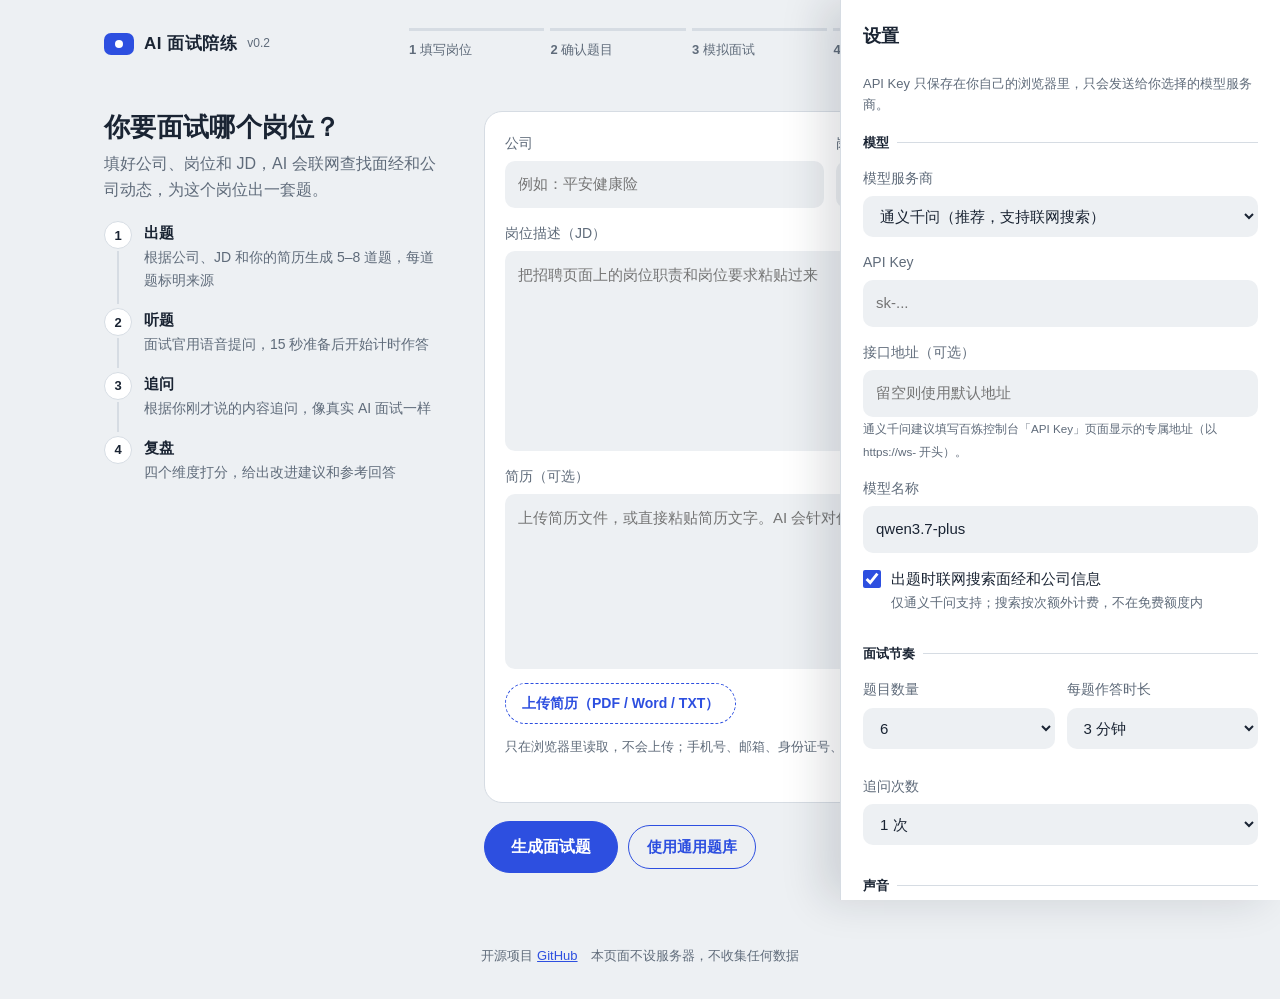
==== commit fadc1fa8: "Wide two-column layout, light theme only" ====
--- a/index.html
+++ b/index.html
@@ -3,6 +3,7 @@
 <head>
 <meta charset="utf-8">
 <meta name="viewport" content="width=device-width, initial-scale=1">
+<meta name="color-scheme" content="light">
 <title>AI 面试陪练</title>
 <meta name="description" content="根据公司、岗位和 JD 联网搜索出题，模拟 AI 视频面试的限时作答与追问，逐题评分。">
 <link rel="icon" href="data:image/svg+xml,%3Csvg xmlns='http://www.w3.org/2000/svg' viewBox='0 0 32 32'%3E%3Crect x='3' y='6' width='26' height='20' rx='6' fill='%232D4FE0'/%3E%3Ccircle cx='16' cy='16' r='4.5' fill='%23fff'/%3E%3C/svg%3E">
@@ -15,17 +16,16 @@
     <span class="name">AI 面试陪练</span>
     <span class="tag">v0.2</span>
   </div>
+  <nav class="steps" aria-label="练习进度">
+    <ol>
+      <li data-step="1">填写岗位</li>
+      <li data-step="2">确认题目</li>
+      <li data-step="3">模拟面试</li>
+      <li data-step="4">复盘</li>
+    </ol>
+  </nav>
   <button class="ghost" id="settingsBtn">设置</button>
 </header>
-
-<nav class="steps" aria-label="练习进度">
-  <ol>
-    <li data-step="1">填写岗位</li>
-    <li data-step="2">确认题目</li>
-    <li data-step="3">模拟面试</li>
-    <li data-step="4">复盘</li>
-  </ol>
-</nav>
 
 <main id="app">
 
@@ -92,87 +92,109 @@
   </section>
 
   <!-- 第 1 步：输入岗位 -->
-  <section id="setupView" class="view">
-    <h1>你要面试哪个岗位？</h1>
-    <p class="lead">填好公司、岗位和 JD，AI 会联网查找面经和公司动态，为这个岗位出一套题。</p>
-    <div class="paper">
-      <div class="row">
-        <label>公司 <input id="company" placeholder="例如：平安健康险"></label>
-        <label>岗位 <input id="role" placeholder="例如：AI 赋能应届生"></label>
-      </div>
-      <label>岗位描述（JD）
-        <textarea id="jd" rows="6" placeholder="把招聘页面上的岗位职责和岗位要求粘贴过来"></textarea>
-      </label>
-      <label>简历（可选）
-        <textarea id="resume" rows="5" placeholder="上传简历文件，或直接粘贴简历文字。AI 会针对你的经历出题。"></textarea>
-      </label>
-      <div class="upload">
-        <label class="filebtn">上传简历（PDF / Word / TXT）
-          <input id="resumeFile" type="file" accept=".pdf,.docx,.txt,.md">
-        </label>
-        <span class="muted small">只在浏览器里读取，不会上传；手机号、邮箱、身份证号、出生日期会自动隐藏。</span>
-      </div>
-      <div id="resumeStatus" class="status"></div>
-    </div>
-    <div class="actions">
-      <button id="generateBtn" class="primary-lg">生成面试题</button>
-      <button class="ghost" id="bankBtn">使用通用题库</button>
-    </div>
-    <div id="genStatus" class="status"></div>
+  <section id="setupView" class="view cols">
+    <div class="side">
+      <h1>你要面试哪个岗位？</h1>
+      <p class="lead">填好公司、岗位和 JD，AI 会联网查找面经和公司动态，为这个岗位出一套题。</p>
+      <ol class="howto">
+        <li><b>出题</b>根据公司、JD 和你的简历生成 5–8 道题，每道题标明来源</li>
+        <li><b>听题</b>面试官用语音提问，15 秒准备后开始计时作答</li>
+        <li><b>追问</b>根据你刚才说的内容追问，像真实 AI 面试一样</li>
+        <li><b>复盘</b>四个维度打分，给出改进建议和参考回答</li>
+      </ol>
+    </div>
+    <div class="main">
+      <div class="paper">
+        <div class="row">
+          <label>公司 <input id="company" placeholder="例如：平安健康险"></label>
+          <label>岗位 <input id="role" placeholder="例如：AI 赋能应届生"></label>
+        </div>
+        <label>岗位描述（JD）
+          <textarea id="jd" rows="7" placeholder="把招聘页面上的岗位职责和岗位要求粘贴过来"></textarea>
+        </label>
+        <label>简历（可选）
+          <textarea id="resume" rows="6" placeholder="上传简历文件，或直接粘贴简历文字。AI 会针对你的经历出题。"></textarea>
+        </label>
+        <div class="upload">
+          <label class="filebtn">上传简历（PDF / Word / TXT）
+            <input id="resumeFile" type="file" accept=".pdf,.docx,.txt,.md">
+          </label>
+          <span class="muted small">只在浏览器里读取，不会上传；手机号、邮箱、身份证号、出生日期会自动隐藏。</span>
+        </div>
+        <div id="resumeStatus" class="status"></div>
+      </div>
+      <div class="actions">
+        <button id="generateBtn" class="primary-lg">生成面试题</button>
+        <button class="ghost" id="bankBtn">使用通用题库</button>
+      </div>
+      <div id="genStatus" class="status"></div>
+    </div>
   </section>
 
   <!-- 第 2 步：确认题目 -->
-  <section id="reviewView" class="view hidden">
-    <h1>确认题目</h1>
-    <p class="lead">每道题都标明了来源。删掉不想练的，也可以加几道自己的题。</p>
-    <div id="searchNote" class="note"></div>
-    <ol id="questionList" class="qlist"></ol>
-    <div class="addrow">
-      <input id="newQuestion" placeholder="添加一道自己的题目">
-      <button class="ghost" id="addQuestion">添加</button>
-    </div>
-    <div class="actions">
-      <button id="startBtn" class="primary-lg">开始模拟面试</button>
-      <button class="ghost" id="backToSetup">返回修改</button>
+  <section id="reviewView" class="view cols hidden">
+    <div class="side">
+      <h1>确认题目</h1>
+      <p class="lead">每道题都标明了来源。删掉不想练的，也可以加几道自己的题。</p>
+      <div id="searchNote" class="note"></div>
+      <div class="actions">
+        <button id="startBtn" class="primary-lg">开始模拟面试</button>
+        <button class="ghost" id="backToSetup">返回修改</button>
+      </div>
+    </div>
+    <div class="main">
+      <ol id="questionList" class="qlist"></ol>
+      <div class="addrow">
+        <input id="newQuestion" placeholder="添加一道自己的题目">
+        <button class="ghost" id="addQuestion">添加</button>
+      </div>
     </div>
   </section>
 
   <!-- 第 3 步：面试 -->
   <section id="interviewView" class="view hidden" data-phase="idle">
-    <div class="stage">
-      <div class="stage-top">
-        <span class="progress" id="progress"></span>
-        <span class="light" aria-hidden="true"></span>
-      </div>
-      <div class="qbox">
-        <div class="qhead">
-          <span class="qlabel" id="qLabel"></span>
-          <button class="ghost tiny on-dark" id="replayBtn" title="再听一遍题目">重听</button>
-        </div>
-        <p class="qtext" id="qText"></p>
-      </div>
-      <div class="timer" id="timer"></div>
-      <div class="actions" id="prepActions">
-        <button class="ghost on-dark" id="skipPrep">跳过准备，直接作答</button>
-      </div>
-    </div>
-
-    <div id="answerArea" class="hidden">
-      <textarea id="answer" rows="7" placeholder="开始说话，或在这里打字作答"></textarea>
-      <div class="actions">
-        <button class="ghost" id="micBtn">开启语音</button>
-        <button id="submitAnswer">提交回答</button>
-      </div>
-      <div id="micStatus" class="status"></div>
-    </div>
-    <div id="interviewStatus" class="status"></div>
-    <div class="endbar"><button class="link danger" id="endRoundBtn">结束本轮，查看总结</button></div>
+    <div class="studio">
+      <div class="stage">
+        <div class="stage-top">
+          <span class="progress" id="progress"></span>
+          <span class="light" aria-hidden="true"></span>
+        </div>
+        <div class="qbox">
+          <div class="qhead">
+            <span class="qlabel" id="qLabel"></span>
+            <button class="ghost tiny on-dark" id="replayBtn" title="再听一遍题目">重听</button>
+          </div>
+          <p class="qtext" id="qText"></p>
+        </div>
+        <div class="timer" id="timer"></div>
+        <div class="actions" id="prepActions">
+          <button class="ghost on-dark" id="skipPrep">跳过准备，直接作答</button>
+        </div>
+      </div>
+
+      <div class="answer-col">
+        <div id="answerArea" class="hidden">
+          <textarea id="answer" rows="9" placeholder="开始说话，或在这里打字作答"></textarea>
+          <div class="actions">
+            <button class="ghost" id="micBtn">开启语音</button>
+            <button id="submitAnswer">提交回答</button>
+          </div>
+          <div id="micStatus" class="status"></div>
+        </div>
+        <div class="waiting-hint">
+          <p><b>先听题，再作答</b></p>
+          <p class="muted">准备时间结束后会自动开始计时。作答时可以直接说话，语音会实时转成文字；也可以打字。</p>
+        </div>
+        <div id="interviewStatus" class="status"></div>
+        <div class="endbar"><button class="link danger" id="endRoundBtn">结束本轮，查看总结</button></div>
+      </div>
+    </div>
   </section>
 
   <!-- 单题反馈 -->
   <section id="feedbackView" class="view hidden">
     <h1>本题反馈</h1>
-    <div id="feedbackContent"></div>
+    <div id="feedbackContent" class="cols"></div>
     <div class="actions">
       <button id="nextQuestion" class="primary-lg">下一题</button>
       <button class="link danger" id="endRoundBtn2">结束本轮，查看总结</button>
@@ -182,7 +204,7 @@
   <!-- 总结报告 -->
   <section id="reportView" class="view hidden">
     <h1>面试总结</h1>
-    <div id="reportContent"></div>
+    <div id="reportContent" class="cols"></div>
     <div class="actions">
       <button id="exportBtn">导出为 Markdown</button>
       <button class="ghost" id="restartBtn">再练一轮</button>
--- a/style.css
+++ b/style.css
@@ -25,25 +25,10 @@
   --radius: 10px;
   --font: -apple-system, BlinkMacSystemFont, "PingFang SC", "Hiragino Sans GB", "Microsoft YaHei", "Noto Sans SC", sans-serif;
 }
-@media (prefers-color-scheme: dark) {
-  :root {
-    --desk: #151D28;
-    --paper: #1D2735;
-    --ink: #E6ECF3;
-    --muted: #93A0B2;
-    --line: #2E3A4B;
-    --cobalt: #6C88FF;
-    --cobalt-ink: #0F1730;
-    --cobalt-soft: #263255;
-    --bad: #FF7B80;
-    --ok: #4CC890;
-    --stage: #0C131D;
-    --stage-2: #172232;
-  }
-}
 
 * { box-sizing: border-box; }
 html { -webkit-text-size-adjust: 100%; }
+html { color-scheme: light; }
 body {
   margin: 0; background: var(--desk); color: var(--ink);
   font: 16px/1.65 var(--font);
@@ -56,8 +41,8 @@
 
 /* ---------- 顶部 ---------- */
 .topbar {
-  display: flex; justify-content: space-between; align-items: center;
-  max-width: 760px; margin: 0 auto; padding: 20px 16px 8px;
+  display: flex; justify-content: space-between; align-items: center; gap: 32px;
+  max-width: 1120px; margin: 0 auto; padding: 22px 24px 6px;
 }
 .brand { display: flex; align-items: center; gap: 10px; }
 .logo {
@@ -69,7 +54,7 @@
 .tag { font-size: 12px; color: var(--muted); }
 
 /* ---------- 步骤条：确实是一个先后顺序，所以用编号 ---------- */
-.steps { max-width: 760px; margin: 0 auto; padding: 4px 16px 0; }
+.steps { flex: 1; max-width: 560px; }
 .steps ol {
   list-style: none; margin: 0; padding: 0; counter-reset: s;
   display: grid; grid-template-columns: repeat(4, 1fr); gap: 6px;
@@ -83,8 +68,25 @@
 .steps li.active { border-top-color: var(--cobalt); color: var(--ink); font-weight: 600; }
 
 /* ---------- 页面 ---------- */
-main { max-width: 760px; margin: 0 auto; padding: 8px 16px 24px; }
-.view { padding-top: 22px; }
+main { max-width: 1120px; margin: 0 auto; padding: 8px 24px 24px; }
+.view { padding-top: 30px; }
+
+/* 大屏两栏：左侧说明 / 操作，右侧主要内容 */
+.cols { display: grid; grid-template-columns: minmax(260px, 340px) minmax(0, 1fr); gap: 40px; align-items: start; }
+.cols > .side { position: sticky; top: 24px; }
+.howto { list-style: none; padding: 0; margin: 8px 0 0; counter-reset: h; }
+.howto li {
+  counter-increment: h; position: relative; padding: 0 0 16px 40px; font-size: 14px; color: var(--muted);
+}
+.howto li::before {
+  content: counter(h); position: absolute; left: 0; top: 0;
+  width: 26px; height: 26px; border-radius: 50%; border: 1.5px solid var(--line);
+  display: grid; place-items: center; font-size: 13px; font-weight: 700; color: var(--ink); background: var(--paper);
+}
+.howto li:not(:last-child)::after {
+  content: ""; position: absolute; left: 13px; top: 30px; bottom: 4px; width: 1.5px; background: var(--line);
+}
+.howto b { display: block; color: var(--ink); font-size: 15px; }
 h1 { font-size: 26px; line-height: 1.3; margin: 0 0 6px; font-weight: 700; letter-spacing: .3px; }
 h2 { font-size: 18px; margin: 0 0 8px; }
 .lead { color: var(--muted); margin: 0 0 18px; max-width: 36em; }
@@ -179,11 +181,6 @@
 .src-company_info { background: #E3F4EC; color: #1B6E49; }
 .src-jd { background: var(--cobalt-soft); color: var(--cobalt); }
 .src-resume { background: #F2E6FA; color: #7A3EA0; }
-@media (prefers-color-scheme: dark) {
-  .src-interview_report { background: #3D3018; color: #F3C46B; }
-  .src-company_info { background: #17362A; color: #67D3A0; }
-  .src-resume { background: #33243F; color: #CDA3EC; }
-}
 
 .addrow { display: flex; gap: 10px; align-items: center; }
 .addrow button { flex: none; }
@@ -308,3 +305,50 @@
 @media (prefers-reduced-motion: reduce) {
   *, *::before, *::after { animation: none !important; transition: none !important; }
 }
+
+/* ---------- 面试页：左舞台，右作答 ---------- */
+.studio { display: grid; grid-template-columns: minmax(0, 1.15fr) minmax(0, 1fr); gap: 28px; align-items: stretch; }
+.studio .stage { min-height: 420px; display: flex; flex-direction: column; }
+.studio .qbox { flex: 1; }
+.answer-col { display: flex; flex-direction: column; }
+.answer-col #answerArea { margin-top: 0; }
+.answer-col #answerArea textarea { min-height: 300px; }
+.waiting-hint {
+  display: none; border: 1.5px dashed var(--line); border-radius: var(--radius-lg);
+  padding: 22px; min-height: 300px;
+}
+.waiting-hint p { margin: 0 0 6px; }
+#answerArea.hidden ~ .waiting-hint { display: block; }
+.answer-col .endbar { margin-top: auto; padding-top: 18px; }
+
+/* ---------- 反馈 / 总结：左详情，右评分 ---------- */
+#feedbackContent.cols, #reportContent.cols { grid-template-columns: minmax(0, 1fr) minmax(300px, 400px); margin-top: 14px; }
+#reportContent.cols { grid-template-columns: minmax(300px, 400px) minmax(0, 1fr); }
+.fb-side, .rp-side {
+  background: var(--paper); border: 1px solid var(--line); border-radius: var(--radius-lg); padding: 18px 20px;
+}
+.fb-side .scores, .rp-side .scores { margin: 0; }
+.fb-side h2, .rp-side h2 { margin-bottom: 4px; }
+.fb-main h2 { margin-top: 20px; }
+.rp-main .scores { margin-top: 0; }
+
+@media (max-width: 900px) {
+  .topbar { flex-wrap: wrap; gap: 14px; padding: 18px 16px 6px; }
+  .steps { order: 3; flex-basis: 100%; max-width: none; }
+  main { padding: 8px 16px 24px; }
+  .cols, #feedbackContent.cols, #reportContent.cols, .studio { grid-template-columns: 1fr; gap: 20px; }
+  .cols > .side { position: static; }
+  .howto { display: none; }
+  .studio .stage { min-height: 0; }
+  .answer-col #answerArea textarea, .waiting-hint { min-height: 0; }
+  .waiting-hint { display: none !important; }
+}
+
+.dimrow { padding: 12px 0; border-top: 1px solid var(--line); }
+.dimrow:first-of-type { border-top: 0; padding-top: 6px; }
+.dimhead { display: flex; justify-content: space-between; align-items: center; gap: 12px; }
+.dimhead .dim { font-weight: 600; }
+.dimwhy { margin: 6px 0 0; font-size: 14px; color: var(--muted); }
+.fb-side .highlight { margin: 12px 0 0; font-size: 14px; }
+.rp-side .summary-head { margin-top: 0; }
+.rp-side .bar { min-width: 80px; }
